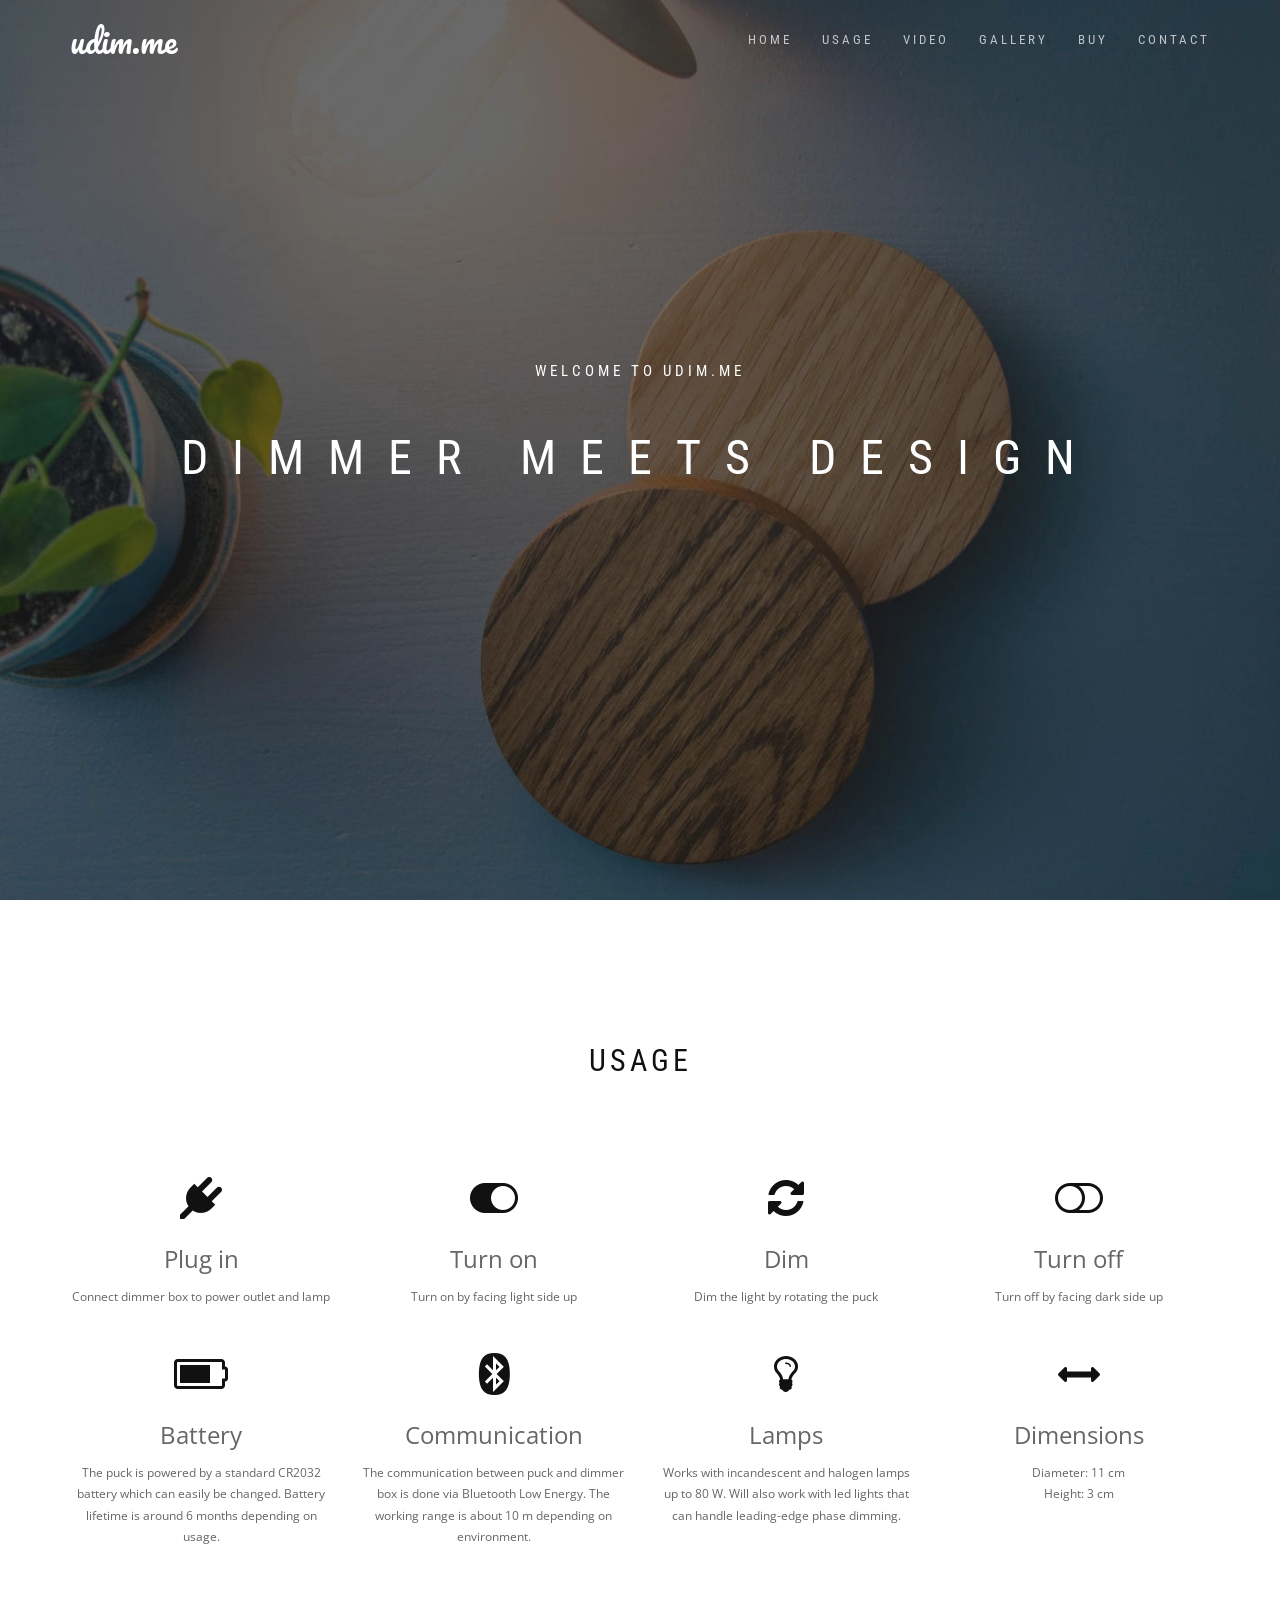
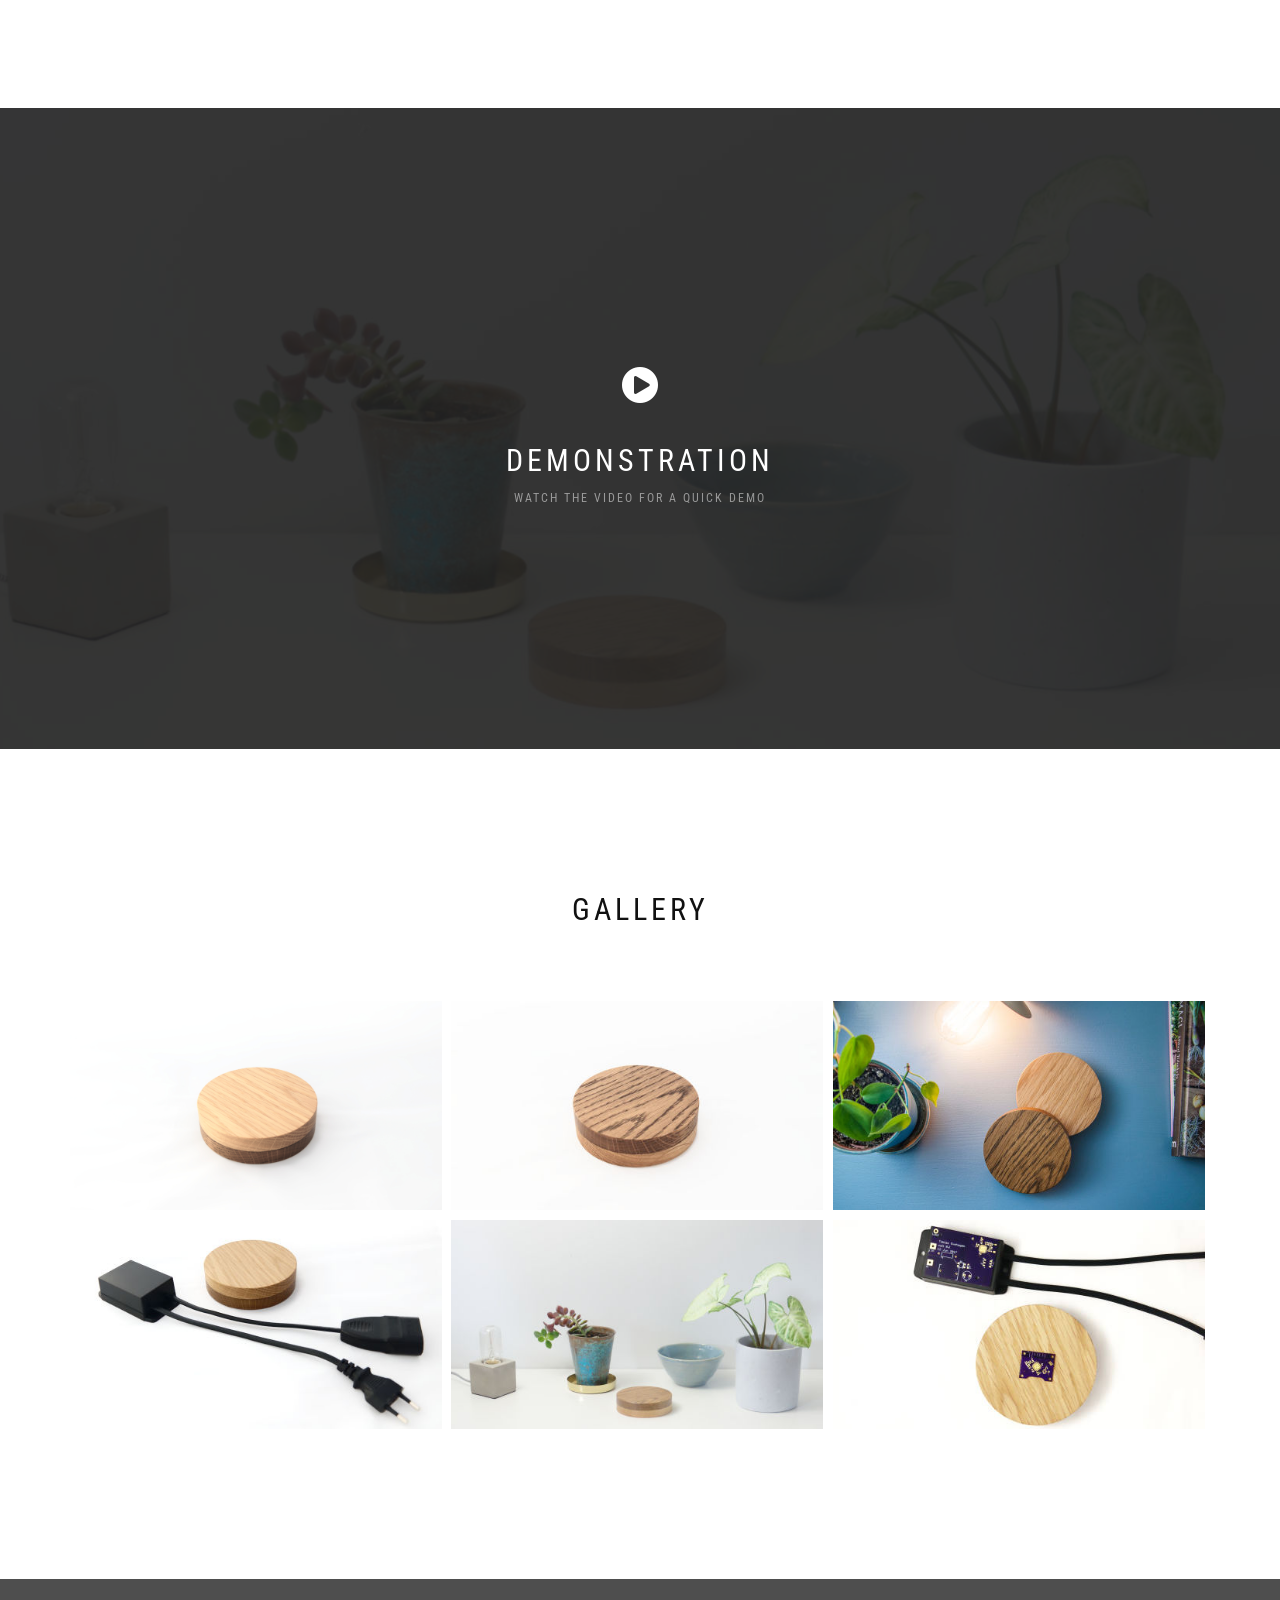
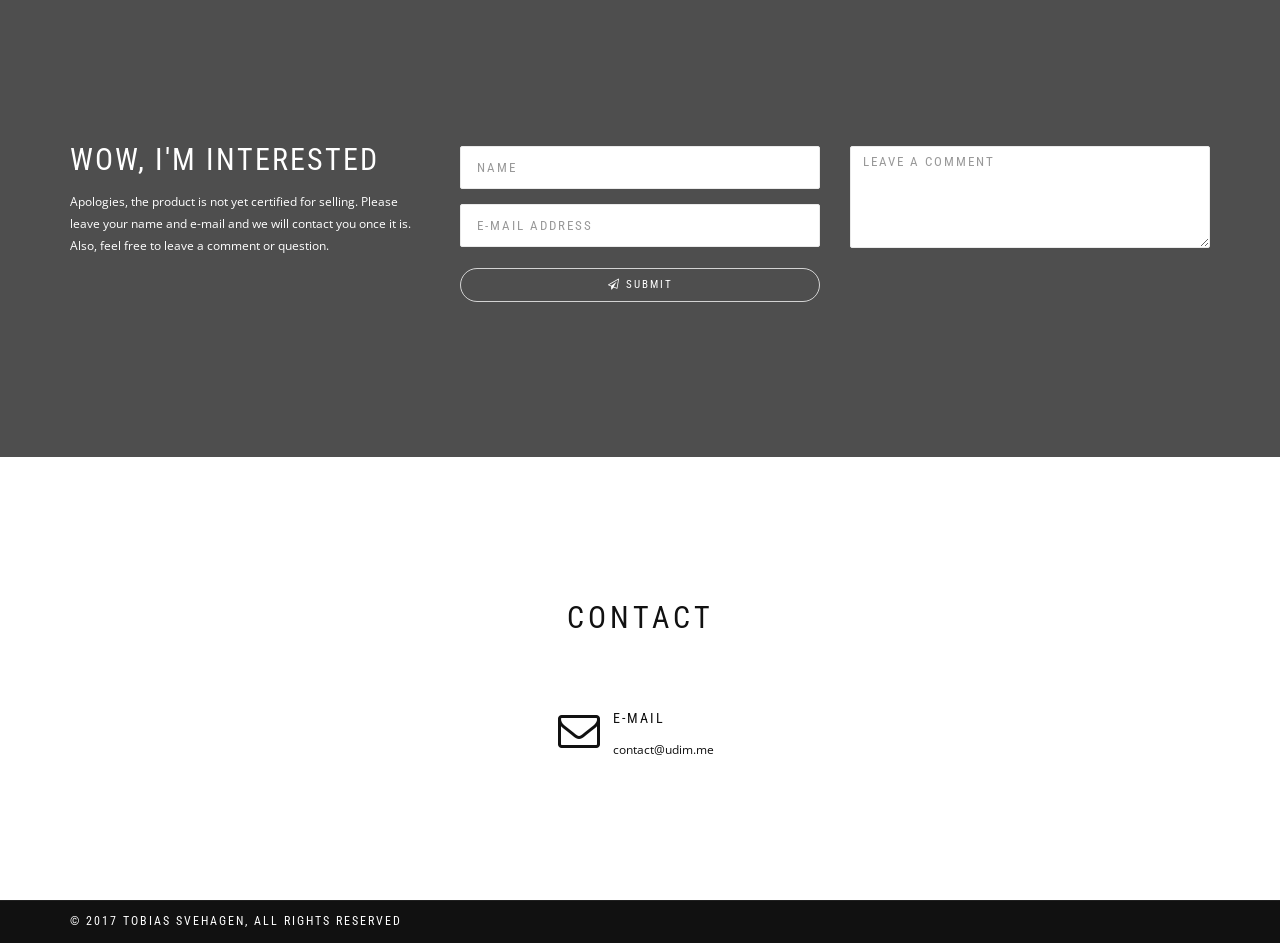
==== src/index.html @ a06f2b6c "Add site" ====
<!DOCTYPE html>
<html lang="en-US" dir="ltr">
  <head>
    <meta charset="utf-8">
    <meta name="viewport" content="width=device-width, initial-scale=1">
    <!--
    Document Title
    =============================================
    -->
    <title>udim.me | dimmer meets design</title>
    <!--
    Stylesheets
    =============================================
    -->
    <link href="lib/bootstrap/dist/css/bootstrap.min.css" rel="stylesheet">
    <link href="https://fonts.googleapis.com/css?family=Roboto+Condensed:400,700" rel="stylesheet">
    <link href="https://fonts.googleapis.com/css?family=Volkhov:400i" rel="stylesheet">
    <link href="https://fonts.googleapis.com/css?family=Open+Sans:300,400,600,700,800" rel="stylesheet">
    <link href="https://fonts.googleapis.com/css?family=Pacifico" rel="stylesheet">
    <link href="lib/animate.css/animate.css" rel="stylesheet">
    <link href="lib/components-font-awesome/css/font-awesome.min.css" rel="stylesheet">
    <link href="lib/magnific-popup/dist/magnific-popup.css" rel="stylesheet">
    <link href="css/style.css" rel="stylesheet">
  </head>
  <body data-spy="scroll" data-target=".onpage-navigation" data-offset="60">
    <main>
      <div class="page-loader">
        <div class="loader">Loading...</div>
      </div>
      <nav class="navbar navbar-custom navbar-fixed-top navbar-transparent" role="navigation">
        <div class="container">
          <div class="navbar-header">
            <button class="navbar-toggle" type="button" data-toggle="collapse" data-target="#custom-collapse"><span class="sr-only">Toggle navigation</span><span class="icon-bar"></span><span class="icon-bar"></span><span class="icon-bar"></span></button><a class="navbar-brand" href="index.html">udim.me</a>
          </div>
          <div class="collapse navbar-collapse" id="custom-collapse">
            <ul class="nav navbar-nav navbar-right">
              <li><a href="#totop">Home</a></li>
              <li><a class="section-scroll" href="#usage">Usage</a>
              <li><a class="section-scroll" href="#video">Video</a>
              <li><a class="section-scroll" href="#gallery">Gallery</a>
              <li><a class="section-scroll" href="#buy">Buy</a>
              <li><a class="section-scroll" href="#contact">Contact</a>
            </ul>
          </div>
        </div>
      </nav>
      <section class="home-section home-full-height bg-dark-60 parallax-bg" id="home" data-background="img/header-bg.jpg">
        <div class="page-caption">
          <div class="caption-content">
            <div class="font-alt mb-30 page-title-size-1">Welcome to udim.me</div>
            <div class="font-alt mb-40 page-title-size-4">Dimmer meets design</div>
          </div>
        </div>
      </section>
      <div class="main">
	<section class="module" id="usage">
	  <div class="container">
	    <div class="row">
              <div class="col-sm-6 col-sm-offset-3">
                <h2 class="module-title font-alt">Usage</h2>
              </div>
	    </div>
	    <div class="row multi-columns-row">
	      <div class="col-sm-6 col-md-3 col-lg-3">
	        <div class="features-item">
		  <div class="features-icon">
		    <i class="fa fa-plug"></i>
		  </div>
		  <h3>Plug in</h3>
		  Connect dimmer box to power outlet and lamp
		</div>
	      </div>
	      <div class="col-sm-6 col-md-3 col-lg-3">
	        <div class="features-item">
		  <div class="features-icon">
		    <i class="fa fa-toggle-on"></i>
		  </div>
		  <h3>Turn on</h3>
		  Turn on by facing light side up
		</div>
	      </div>
	      <div class="col-sm-6 col-md-3 col-lg-3">
	        <div class="features-item">
		  <div class="features-icon">
		    <i class="fa fa-refresh"></i>
		  </div>
		  <h3>Dim</h3>
		  Dim the light by rotating the puck
		</div>
	      </div>
	      <div class="col-sm-6 col-md-3 col-lg-3">
	        <div class="features-item">
		  <div class="features-icon">
		    <i class="fa fa-toggle-off"></i>
		  </div>
		  <h3>Turn off</h3>
		  Turn off by facing dark side up
		</div>
	      </div>
	    </div>
            <div class="row multi-columns-row">
	      <div class="col-sm-6 col-md-3 col-lg-3">
	        <div class="features-item">
		  <div class="features-icon">
		    <i class="fa fa-battery-3"></i>
		  </div>
		  <h3>Battery</h3>
		  The puck is powered by a standard CR2032 battery which can easily be changed. Battery lifetime is around 6 months depending on usage.
		</div>
	      </div>
	      <div class="col-sm-6 col-md-3 col-lg-3">
	        <div class="features-item">
		  <div class="features-icon">
		    <i class="fa fa-bluetooth"></i>
		  </div>
		  <h3>Communication</h3>
		  The communication between puck and dimmer box is done via Bluetooth Low Energy. The working range is about 10 m depending on environment.
		</div>
	      </div>
	      <div class="col-sm-6 col-md-3 col-lg-3">
	        <div class="features-item">
		  <div class="features-icon">
		    <i class="fa fa-lightbulb-o"></i>
		  </div>
		  <h3>Lamps</h3>
		  Works with incandescent and halogen lamps up to 80 W. Will also work with led lights that can handle leading-edge phase dimming.
		</div>
	      </div>
	      <div class="col-sm-6 col-md-3 col-lg-3">
	        <div class="features-item">
		  <div class="features-icon">
		    <i class="fa fa-arrows-h"></i>
		  </div>
		  <h3>Dimensions</h3>
		  Diameter: 11 cm
		  <br>
		  Height: 3 cm
		</div>
	      </div>
	    </div>
	  </div>
	</section>
        <section class="module bg-dark-90 bg-video" id="video" data-background="img/bench-bg.jpg">
          <div class="container">
            <div class="row">
              <div class="col-sm-6 col-sm-offset-3">
                <div class="video-box">
                  <div class="video-box-icon"><a class="video-pop-up" href="https://vimeo.com/226120775"><span class="fa fa-play-circle"></span></a></div>
                  <div class="video-title font-alt">Demonstration</div>
                  <div class="video-subtitle font-alt">Watch the video for a quick demo</div>
                </div>
              </div>
            </div>
          </div>
	</section>
        <section class="module" id="gallery">
          <div class="container">
            <div class="row">
              <div class="col-sm-6 col-sm-offset-3">
                <h2 class="module-title font-alt">Gallery</h2>
              </div>
            </div>
            <ul class="works-grid works-grid-gut works-grid-3 works-hover-d" id="works-grid">
              <li class="work-item gallery-item">
                <a class="gallery" href="img/gallery/puck-light.jpg">
                  <div class="work-image">
                    <img src="img/gallery/puck-light.jpg">
                  </div>
                  <div class="work-caption">
                    <div class="work-descr"><i class="fa fa-search-plus"></i></div>
                  </div>
                </a>
              </li>
              <li class="work-item gallery-item">
                <a class="gallery" href="img/gallery/puck-dark.jpg">
                  <div class="work-image">
                    <img src="img/gallery/puck-dark-sm.jpg">
                  </div>
                  <div class="work-caption">
                    <div class="work-descr"><i class="fa fa-search-plus"></i></div>
                  </div>
                </a>
              </li>
              <li class="work-item gallery-item">
                <a class="gallery" href="img/gallery/blue.jpg">
                  <div class="work-image">
                    <img src="img/gallery/blue-sm.jpg">
                  </div>
                  <div class="work-caption">
                    <div class="work-descr"><i class="fa fa-search-plus"></i></div>
                  </div>
                </a>
              </li>
              <li class="work-item gallery-item">
                <a class="gallery" href="img/gallery/puck-box.jpg">
                  <div class="work-image">
                    <img src="img/gallery/puck-box-sm.jpg">
                  </div>
                  <div class="work-caption">
                    <div class="work-descr"><i class="fa fa-search-plus"></i></div>
                  </div>
                </a>
              </li>
              <li class="work-item gallery-item">
                <a class="gallery" href="img/gallery/bench.jpg">
                  <div class="work-image">
                    <img src="img/gallery/bench-sm.jpg">
                  </div>
                  <div class="work-caption">
                    <div class="work-descr"><i class="fa fa-search-plus"></i></div>
                  </div>
                </a>
              </li>
              <li class="work-item gallery-item">
                <a class="gallery" href="img/gallery/pcb.jpg">
                  <div class="work-image">
                    <img src="img/gallery/pcb-sm.jpg">
                  </div>
                  <div class="work-caption">
                    <div class="work-descr"><i class="fa fa-search-plus"></i></div>
                  </div>
                </a>
              </li>
            </ul>
          </div>
        </section>
        <section class="module bg-dark-60 parallax-bg" id="buy" data-background="img/incandescent-bg.jpg">
          <div class="container">
            <div class="row">
              <div class="col-sm-4">
                <h2 class="font-alt">Wow, I'm interested</h2>
                <p>Apologies, the product is not yet certified for selling. Please leave your name and e-mail and we will contact you once it is. Also, feel free to leave a comment or question.</p>
              </div>
              <div class="col-sm-8">
                <div class="row">
                  <form class="form rqst-form" id="interest-form" role="form" method="post" action="php/contact.php">
                    <div class="col-sm-6 col-xs-12">
		      <div class="form-group">
                        <input class="form-control input-lg" type="text" name="name" placeholder="Name" required="required" data-validation-required-message="Please enter your name." />
		      </div>
		      <div class="form-group">
                        <input class="form-control input-lg" type="text" name="email" placeholder="E-mail address" required="required" data-validation-required-message="Please enter your e-mail." />
		      </div>
                    </div>
                    <div class="form-group col-sm-6 col-xs-12">
                      <textarea class="form-control textarea" rows="6" id="message" name="message" placeholder="Leave a comment"></textarea>
                    </div>
                    <div class="form-group col-sm-6 col-xs-12">
                      <button class="btn btn-border-w btn-circle btn-block" id="interest-form-submit" type="submit"><i class="fa fa-paper-plane-o"></i> Submit</button>
                    </div>
		  </form>
                </div>
                <div id="form-rsp"></div>
              </div>
            </div>
          </div>
        </section>
        <section class="module" id="contact">
          <div class="container">
            <div class="row">
              <div class="col-sm-6 col-sm-offset-3">
                <h2 class="module-title font-alt">Contact</h2>
              </div>
            </div>
            <div class="row">
              <div class="col-lg-2 col-sm-offset-5">
                <div class="alt-features-item mt-0">
                  <div class="alt-features-icon">
                    <i class="fa fa-envelope-o"></i>
                  </div>
                  <h3 class="alt-features-title font-alt">E-Mail</h3>
                  <a href="mailto:contact@udim.me">contact@udim.me</a>
                </div>
              </div>
            </div>
	  </div>
        </section>
        <hr class="divider-d">
        <footer class="footer bg-dark">
          <div class="container">
            <div class="row">
              <div class="col-sm-12">
                <p class="copyright font-alt">&copy; 2017&nbsp;Tobias Svehagen, All Rights Reserved</p>
              </div>
            </div>
          </div>
        </footer>
        <div class="scroll-up"><a href="#totop"><i class="fa fa-angle-double-up"></i></a></div>
      </div>
    </main>
    <!--
    JavaScripts
    =============================================
    -->
    <script src="lib/jquery/dist/jquery.js"></script>
    <script src="lib/bootstrap/dist/js/bootstrap.min.js"></script>
    <script src="lib/wow/dist/wow.js"></script>
    <script src="lib/isotope/dist/isotope.pkgd.js"></script>
    <script src="lib/imagesloaded/imagesloaded.pkgd.js"></script>
    <script src="lib/smoothscroll.js"></script>
    <script src="lib/magnific-popup/dist/jquery.magnific-popup.js"></script>
    <script src="js/plugins.js"></script>
    <script src="js/main.js"></script>
  </body>
</html>
---- src/css/style.css ----
/*--------------------------------------------------------------
	Common
--------------------------------------------------------------*/
html {
  overflow-y: scroll;
  overflow-x: hidden;
  -ms-overflow-style: scrollbar;
}

body {
  background: #fff;
  font: 400 12px/1.8 "Open Sans", sans-serif;
  color: #666;
  -webkit-font-smoothing: antialiased;
}

img {
  max-width: 100%;
  height: auto;
}

iframe {
  border: 0;
}

.align-center {
  text-align: center;
}

.align-left {
  text-align: left !important;
}

.position-relative {
  position: relative;
}

.leftauto {
  right: 0 !important;
  left: auto !important;
}

/* Transition elsements */
a,
.btn {
  transition: all 0.125s ease-in-out 0s;
}

.gallery-caption,
.gallery-image:after,
.gallery-image img,
.work-caption,
.work-image > img,
.work-image:after {
  transition: all 0.3s ease-in-out 0s;
}

/* Reset box-shadow */
.btn,
.well,
.panel,
.progress,
.form-control,
.form-control:hover,
.form-control:focus,
.navbar-custom .dropdown-menu {
  box-shadow: none;
}

/* Reset border-radius */
.well,
.label,
.alert,
.progress,
.form-control,
.modal-content,
.panel-heading,
.panel-group .panel,
.nav-tabs > li > a,
.nav-pills > li > a {
  border-radius: 2px;
}

.et-icons .box1 {
  border: 1px solid #e5e5e5;
  display: block;
  width: 25%;
  float: left;
  padding: 0;
  font-size: 13px;
  margin: -1px 0 0 -1px;
}

.et-icons .box1 > span {
  display: inline-block;
  border-right: 1px solid #e5e5e5;
  min-width: 60px;
  min-height: 60px;
  text-align: center;
  line-height: 60px;
  font-size: 28px;
  margin-right: 5px;
}

.fa-icons > div {
  padding: 0;
  border: 1px solid #e5e5e5;
  margin: -1px 0 0 -1px;
  font-size: 13px;
}

.fa-icons > div > i {
  display: inline-block;
  margin-right: 5px;
  min-width: 40px;
  min-height: 40px;
  border-right: 1px solid #f1f1f1;
  line-height: 40px;
  text-align: center;
  font-size: 14px;
}

.help-block ul {
  list-style: none;
  padding: 0;
  margin: 0;
}

/* Sections */
.navbar-custom + .main {
  margin-top: 50px;
}

.main {
  position: relative;
  background-color: #fff;
  z-index: 1;
}

.module,
.module-small {
  position: relative;
  padding: 140px 0;
  background-repeat: no-repeat;
  background-position: 50% 50%;
  background-size: cover;
}

/* Module header */
.module-small {
  padding: 70px 0;
}

.module-extra-small {
  padding: 25px 0px;
}

.module-medium {
  padding: 75px 0px;
}

/* Sections dividers */
.divider-w {
  border-top: 1px solid #eaeaea;
  margin: 0;
}

.divider-d {
  border-top: 1px solid #202020;
  margin: 0;
}

/* Dark background */
.bg-dark,
.bg-dark-30,
.bg-dark-60,
.bg-dark-90,
.bg-dark .module-title,
.bg-dark-30 .module-title,
.bg-dark-60 .module-title,
.bg-dark-90 .module-title,
.bg-dark .module-subtitle,
.bg-dark-30 .module-subtitle,
.bg-dark-60 .module-subtitle,
.bg-dark-90 .module-subtitle,
.bg-dark .alt-module-subtitle h5,
.bg-dark-30 .alt-module-subtitle h5,
.bg-dark-60 .alt-module-subtitle h5,
.bg-dark-90 .alt-module-subtitle h5 {
  color: #fff;
}

.bg-dark {
  background: #111;
}

.bg-video {
  background-position: center bottom;
  padding: 200px 0;
}

.bg-dark-30:before {
  position: absolute;
  background: rgba(2, 2, 2, 0.4);
  content: " ";
  height: 100%;
  width: 100%;
  left: 0;
  top: 0;
}

.bg-dark-60:before {
  position: absolute;
  background: rgba(34, 34, 34, 0.8);
  content: " ";
  height: 100%;
  width: 100%;
  left: 0;
  top: 0;
}

.bg-dark-90:before {
  position: absolute;
  background: rgba(34, 34, 34, 0.9);
  content: " ";
  height: 100%;
  width: 100%;
  left: 0;
  top: 0;
}

.bg-light {
  background: #f6f6f6;
}

.parallax-bg {
  background-attachment: fixed;
  background-size: cover;
}

/* Vertical margin, padding */
.p-0 {
  padding: 0 !important;
}

.pt-0 {
  padding-top: 0 !important;
}

.pt-10 {
  padding-top: 10px !important;
}

.pt-20 {
  padding-top: 20px !important;
}

.pt-30 {
  padding-top: 30px !important;
}

.pt-40 {
  padding-top: 40px !important;
}

.pt-50 {
  padding-top: 50px !important;
}

.pt-140 {
  padding-top: 140px !important;
}

.pb-0 {
  padding-bottom: 0 !important;
}

.pb-10 {
  padding-bottom: 10px !important;
}

.pb-20 {
  padding-bottom: 20px !important;
}

.pb-30 {
  padding-bottom: 30px !important;
}

.pb-40 {
  padding-bottom: 40px !important;
}

.pb-50 {
  padding-bottom: 50px !important;
}

.pb-140 {
  padding-bottom: 140px !important;
}

.m-0 {
  margin: 0 !important;
}

.mt-0 {
  margin-top: 0 !important;
}

.mt-10 {
  margin-top: 10px !important;
}

.mt-20 {
  margin-top: 20px !important;
}

.mt-30 {
  margin-top: 30px !important;
}

.mt-40 {
  margin-top: 40px !important;
}

.mt-50 {
  margin-top: 50px !important;
}

.mt-60 {
  margin-top: 60px !important;
}

.mt-70 {
  margin-top: 70px !important;
}

.mt-80 {
  margin-top: 80px !important;
}

.mb-0 {
  margin-bottom: 0 !important;
}

.mb-10 {
  margin-bottom: 10px !important;
}

.mb-20 {
  margin-bottom: 20px !important;
}

.mb-30 {
  margin-bottom: 30px !important;
}

.mb-40 {
  margin-bottom: 40px !important;
}

.mb-50 {
  margin-bottom: 50px !important;
}

.mb-60 {
  margin-bottom: 60px !important;
}

.mb-70 {
  margin-bottom: 70px !important;
}

.mb-80 {
  margin-bottom: 80px !important;
}

@media only screen and (max-width: 991px) {
  .mt-sm-0 {
    margin-top: 0 !important;
  }
  .mt-sm-10 {
    margin-top: 10px !important;
  }
  .mt-sm-20 {
    margin-top: 20px !important;
  }
  .mt-sm-30 {
    margin-top: 30px !important;
  }
  .mt-sm-40 {
    margin-top: 40px !important;
  }
  .mt-sm-50 {
    margin-top: 50px !important;
  }
  .mt-sm-60 {
    margin-top: 60px !important;
  }
  .mt-sm-70 {
    margin-top: 70px !important;
  }
  .mt-sm-80 {
    margin-top: 80px !important;
  }
  .mb-sm-0 {
    margin-bottom: 0 !important;
  }
  .mb-sm-10 {
    margin-bottom: 10px !important;
  }
  .mb-sm-20 {
    margin-bottom: 20px !important;
  }
  .mb-sm-30 {
    margin-bottom: 30px !important;
  }
  .mb-sm-40 {
    margin-bottom: 40px !important;
  }
  .mb-sm-50 {
    margin-bottom: 50px !important;
  }
  .mb-sm-60 {
    margin-bottom: 60px !important;
  }
  .mb-sm-70 {
    margin-bottom: 70px !important;
  }
  .mb-sm-80 {
    margin-bottom: 80px !important;
  }
}

@media only screen and (max-width: 767px) {
  .mt-xs-0 {
    margin-top: 0 !important;
  }
  .mt-xs-10 {
    margin-top: 10px !important;
  }
  .mt-xs-20 {
    margin-top: 20px !important;
  }
  .mt-xs-30 {
    margin-top: 30px !important;
  }
  .mt-xs-40 {
    margin-top: 40px !important;
  }
  .mt-xs-50 {
    margin-top: 50px !important;
  }
  .mt-xs-60 {
    margin-top: 60px !important;
  }
  .mt-xs-70 {
    margin-top: 70px !important;
  }
  .mt-xs-80 {
    margin-top: 80px !important;
  }
  .mb-xs-0 {
    margin-bottom: 0 !important;
  }
  .mb-xs-10 {
    margin-bottom: 10px !important;
  }
  .mb-xs-20 {
    margin-bottom: 20px !important;
  }
  .mb-xs-30 {
    margin-bottom: 30px !important;
  }
  .mb-xs-40 {
    margin-bottom: 40px !important;
  }
  .mb-xs-50 {
    margin-bottom: 50px !important;
  }
  .mb-xs-60 {
    margin-bottom: 60px !important;
  }
  .mb-xs-70 {
    margin-bottom: 70px !important;
  }
  .mb-xs-80 {
    margin-bottom: 80px !important;
  }
}

/* Scroll to top */
.scroll-up {
  position: fixed;
  display: none;
  bottom: 7px;
  right: 7px;
  z-index: 999;
}

.scroll-up a {
  background: #fff;
  display: block;
  height: 28px;
  width: 28px;
  text-align: center;
  line-height: 28px;
  font-size: 14px;
  color: #000;
  opacity: 0.6;
  border-radius: 2px;
}

.scroll-up a:hover,
.scroll-up a:active {
  opacity: 1;
  color: #000;
}

/* Video */
.video-controls-box {
  position: absolute !important;
  bottom: 40px;
  left: 0;
  width: 100%;
  z-index: 1;
}

.video-controls-box a {
  display: inline-block;
  color: #fff;
  margin: 0 5px 0 0;
}

/* Alert */
.alert i {
  margin-right: 5px;
}

/*--------------------------------------------------------------
	Buttons
--------------------------------------------------------------*/
.btn {
  border-radius: 0;
  font-family: "Roboto Condensed", sans-serif;
  text-transform: uppercase;
  letter-spacing: 2px;
  font-size: 11px;
  padding: 8px 37px;
}

.btn.active.focus,
.btn.active:focus,
.btn.focus,
.btn:active.focus,
.btn:active:focus,
.btn:focus {
  outline: 0;
}

.btn.btn-round {
  border-radius: 2px;
}

.btn.btn-circle {
  border-radius: 30px;
}

.btn.btn-w {
  background: rgba(255, 255, 255, 0.8);
  color: #111;
}

.btn.btn-w:hover,
.btn.btn-w:focus {
  background: white;
  color: #111;
}

.btn.btn-g {
  background: #e5e5e5;
  color: #111;
}

.btn.btn-g:hover,
.btn.btn-g:focus {
  background: #d8d8d8;
  color: #111;
}

.btn.btn-border-w {
  background: transparent;
  border: 1px solid rgba(255, 255, 255, 0.75);
  color: #fff;
}

.btn.btn-border-w:hover,
.btn.btn-border-w:focus {
  background: #fff;
  border-color: transparent;
  color: #111;
}

.btn.btn-d {
  background: rgba(17, 17, 17, 0.8);
  color: #fff;
}

.btn.btn-d:hover,
.btn.btn-d:focus {
  background: #111111;
}

.btn.btn-b {
  background: #111111;
  color: #fff;
}

.btn.btn-b:hover,
.btn.btn-b:focus {
  background: rgba(17, 17, 17, 0.8);
}

.btn-border-d {
  background: transparent;
  border: 1px solid #111111;
  color: #111;
}

.btn.btn-border-d:hover,
.btn.btn-border-d:focus {
  background: #111111;
  color: #fff;
}

.btn.btn-font-w {
  background: rgba(255, 255, 255, 0.8);
  color: #fff;
}

.btn.btn-font-w:hover {
  background: #fff;
  color: #111;
}

/* Buttons size */
.btn.btn-lg {
  padding: 12px 45px;
  font-size: 13px;
}

.btn.btn-sm {
  padding: 6px 25px;
  font-size: 10px;
  letter-spacing: 1px;
}

.btn.btn-xs {
  padding: 4px 19px;
  font-size: 10px;
  letter-spacing: 0;
}

.btn-list .btn {
  margin: 5px 0;
}

/*--------------------------------------------------------------
	Forms
--------------------------------------------------------------*/
/* Selection */
::-moz-selection {
  background: #000;
  color: #fff;
}

::-webkit-selection {
  background: #000;
  color: #fff;
}

::selection {
  background: #000;
  color: #fff;
}

/* Forms common style */
.form-control {
  font-family: "Roboto Condensed", sans-serif;
  text-transform: uppercase;
  letter-spacing: 2px;
  font-size: 11px;
  height: 33px;
  border: 1px solid #EAEAEA;
  border-radius: 2px;
  transition: all 0.4s ease-in-out 0s;
}

.form-control:focus {
  border-color: #CACACA;
}

/* Forms size */
.input-lg,
.form-horizontal .form-group-lg .form-control {
  height: 43px;
  font-size: 13px;
}

textarea.form-control {
  height: 102px;
  font-size: 13px;
}

.input-sm, .form-horizontal .form-group-sm .form-control {
  height: 29px;
  font-size: 10px;
}

.rqst-form {
  margin-top: 27px;
}

.rqst-form .btn {
  margin-top: 5px;
}

/*--------------------------------------------------------------
	Typography
--------------------------------------------------------------*/
a {
  color: #111;

}

a:hover, a:focus {
  text-decoration: none;
  color: #aaa;
  outline: 0;
}

.bg-dark a {
  color: #aaa;
}

.bg-dark a:hover, .bg-dark a:focus {
  color: #fff;
}

h1, h2, h3, h4, h5, h6 {
  line-height: 1.4;
  font-weight: 400;
}

p, ol, ul {
  margin: 0 0 20px;
}

.font-alt {
  font-family: "Roboto Condensed", sans-serif;
  text-transform: uppercase;
  letter-spacing: 2px;
}

.font-serif {
  font-family: Volkhov, "Times New Roman", sans-serif;
  font-style: italic;
}

.large-text {
  font-size: 24px !important;
}

.rotate {
  text-shadow: none !important;
}

.module-title {
  position: relative;
  letter-spacing: 4px;
  text-align: center;
  font-weight: 400;
  font-size: 30px;
  color: #111;
  margin: 0 0 70px;
}

.module-subtitle {
  text-align: center;
  font-size: 16px;
  color: #111;
  margin-bottom: 70px;
}

.module-icon {
  text-align: center;
  font-size: 32px;
  margin-bottom: 20px;
}

.module-title + .module-subtitle {
  margin-top: -35px;
}

/* Caption */

.page-caption {
  position: relative;
  display: table;
  height: 100%;
  width: 100%;
  margin: 0 auto;
}

.caption-content {
  display: table-cell;
  vertical-align: middle;
  text-align: center;
}

/*--------------------------------------------------------------
	Preloader
--------------------------------------------------------------*/
.page-loader {
  position: fixed;
  background: #000;
  bottom: 0;
  right: 0;
  left: 0;
  top: 0;
  z-index: 9998;
}

.loader {
  position: absolute;
  border-left: 2px solid #ffffff;
  border-top: 2px solid rgba(255, 255, 255, 0.2);
  border-right: 2px solid rgba(255, 255, 255, 0.2);
  border-bottom: 2px solid rgba(255, 255, 255, 0.2);
  height: 46px;
  width: 46px;
  left: 50%;
  top: 50%;
  margin: -23px 0 0 -23px;
  text-indent: -9999em;
  font-size: 10px;
  z-index: 9999;
  -webkit-animation: load 0.8s infinite linear;
  -moz-animation: load 0.8s infinite linear;
  ms-animation: load 0.8s infinite linear;
  o-animation: load 0.8s infinite linear;
  animation: load 0.8s infinite linear;
}

.loader,
.loader:after {
  border-radius: 50%;
  width: 46px;
  height: 46px;
}

@-webkit-keyframes load {
  0% {
    -webkit-transform: rotate(0deg);
    transform: rotate(0deg);
  }
  100% {
    -webkit-transform: rotate(360deg);
    transform: rotate(360deg);
  }
}

@keyframes load {
  0% {
    -webkit-transform: rotate(0deg);
    transform: rotate(0deg);
  }
  100% {
    -webkit-transform: rotate(360deg);
    transform: rotate(360deg);
  }
}

/*--------------------------------------------------------------
	Navbar
--------------------------------------------------------------*/
.navbar-custom {
  background-color: rgba(10, 10, 10, 0.9);
  border: 0;
  border-radius: 0;
  z-index: 1000;
  font-family: "Roboto Condensed", sans-serif;
  text-transform: uppercase;
  letter-spacing: 3px;
  font-size: 13px;
  transition: background, padding 0.4s ease-in-out 0s;
}

.navbar a {
  transition: color 0.125s ease-in-out 0s;
}

.navbar-custom .dropdown-menu {
  background: rgba(26, 26, 26, 0.9);
  border-radius: 0;
  border: 0;
  padding: 0;
  box-shadow: none;
}

.navbar-custom .navbar-brand {
  font-family: 'Pacifico', cursive;
  text-transform: none;
  letter-spacing: 0px;
  font-weight: 400;
  font-size: 32px;
  color: #fff;
}

.navbar-custom .nav li > a {
  position: relative;
  color: rgba(255, 255, 255, 0.7);
}

.navbar-custom .dropdown-menu > li > a {
  border-bottom: 1px solid rgba(73, 71, 71, 0.15) !important;
  padding: 11px 15px;
  letter-spacing: 2px;
  color: #999;
}

.navbar-custom .dropdown-menu .dropdown-menu {
  border-left: 1px solid rgba(73, 71, 71, 0.15);
  left: 100%;
  right: auto;
  top: 0;
  margin-top: 0;
}

.navbar-custom .dropdown-menu.left-side .dropdown-menu {
  border: 0;
  border-right: 1px solid rgba(73, 71, 71, 0.15);
  right: 100%;
  left: auto;
}

.navbar-custom .nav > li > a:focus,
.navbar-custom .nav > li > a:hover,
.navbar-custom .nav .open > a,
.navbar-custom .nav .open > a:focus,
.navbar-custom .nav .open > a:hover,
.navbar-custom .dropdown-menu > li > a:focus,
.navbar-custom .dropdown-menu > li > a:hover {
  background: none;
  color: #fff;
}

.navbar-custom .navbar-toggle .icon-bar {
  background: #fff;
}

.dropdown-menu {
  min-width: 180px;
  font-size: 11px;
}

/*--------------------------------------------------------------
	Header
--------------------------------------------------------------*/
.home-section {
  position: relative;
  background-color: #fff;
  background-repeat: no-repeat;
  background-position: center center;
  width: 100%;
  z-index: 0;
  background-size: cover;
}

.home-section:before {
  background: rgba(45, 45, 45, 0.45);
}

.page-title-size-1 {
  letter-spacing: 4px;
  font-size: 15px;
}

.page-title-size-2 {
  line-height: 1.3;
  letter-spacing: 3px;
  font-size: 18px;
  opacity: .8;
}

.page-title-size-3 {
  letter-spacing: 16px;
  font-size: 46px;
}

.page-title-size-4 {
  letter-spacing: 24px;
  font-weight: 400;
  font-size: 48px;
}

/*--------------------------------------------------------------
	Footer
--------------------------------------------------------------*/
.footer {
  padding: 10px 0;
}

.footer .copyright {
  margin: 0;
}

/*--------------------------------------------------------------
	Services & Features
--------------------------------------------------------------*/
.features-item {
  margin: 20px 0;
  text-align: center;
}

.features-icon,
.alt-features-icon {
  line-height: 1.2;
  font-size: 42px;
  color: #111;
}

.features-title,
.alt-features-title {
  text-transform: uppercase;
  letter-spacing: 2px;
  font-weight: 400;
  font-size: 14px;
  color: #111;
  margin: 16px 0 15px;
}

.alt-features-item {
  position: relative;
  padding-left: 55px;
  margin: 65px 0 0 0;
}

.alt-features-icon {
  position: absolute;
  height: 40px;
  width: 40px;
  left: 0;
  top: 0;
  text-align: center;
  line-height: 40px;
  font-size: 42px;
}

.alt-features-title {
  font-size: 14px;
  margin: 0 0 10px;
}

/*--------------------------------------------------------------
	Video Box
--------------------------------------------------------------*/
.video-box {
  text-align: center;
  padding: 40px 0;
}

.video-box-icon > a > i,
.video-box-icon > a > span {
  line-height: 1.8;
  font-size: 42px;
  color: #fff;
}

.video-title {
  letter-spacing: 4px;
  font-size: 30px;
  margin: 10px 0 0;
}

.video-subtitle {
  color: rgba(255, 255, 255, 0.5);
}

/*--------------------------------------------------------------
	Portfolio
--------------------------------------------------------------*/
/* Portfolio grid */
.works-grid {
  list-style: none;
  padding: 0;
  margin: 0;
}

.works-grid.works-grid-gut {
  margin: 0 0 0 -10px;
}

.works-grid.works-grid-gut .work-item {
  padding: 0 0 10px 10px;
}

.work-item {
  width: 50%;
  float: left;
  margin: 0;
}

.works-grid-3 .work-item {
  width: 33.3333%;
}

.container .works-grid-3 .work-item {
  width: 33.2%;
}

.works-grid-4 .work-item {
  width: 25%;
}

.works-grid-5 .work-item {
  width: 20%;
}

.work-item > a {
  position: relative;
  display: block;
  overflow: hidden;
}

.work-image {
  position: relative;
  overflow: hidden;
}

.work-image img {
  display: block;
  overflow: hidden;
  width: 100%;
}

.work-image:after {
  position: absolute;
  display: block;
  content: "";
  height: 100%;
  width: 100%;
  top: 0;
  left: 0;
}

.work-caption {
  position: absolute;
  width: 100%;
  opacity: 0;
  bottom: 100%;
  left: 0;
  z-index: 2;
  text-align: center;
  font-size: 28px;
  color: #fff;
  padding: 20px;
}

.work-title {
  font-size: 14px;
  color: #fff;
  margin: 0 0 6px;
}

.work-descr {
  font-size: 42px;
  color: #aaa;
}

.work-item:hover .work-image:after {
  background: rgba(0, 0, 0, 0.6);
}

.work-item:hover .work-image > img {
  -webkit-transform: scale(1.1) rotate(2deg);
  -ms-transform: scale(1.1) rotate(2deg);
  transform: scale(1.1) rotate(2deg);
}

.work-item:hover .work-caption {
  bottom: 50%;
  opacity: 1;
  z-index: 3;
  -webkit-transform: translateY(50%);
  -ms-transform: translateY(50%);
  transform: translateY(50%);
}

/* Work item white background*/
.works-grid.works-hover-w .work-title {
  color: #111;
}

.works-grid.works-hover-w .work-item:hover .work-image:after {
  background: rgba(255, 255, 255, 0.8);
}

/* Work item gradien background*/
.works-grid.works-hover-g .work-image:after {
  opacity: 0;
}

.works-grid.works-hover-g .work-descr {
  color: #fff;
}

.works-grid.works-hover-g .work-item:hover .work-image:after {
  background: #6fe29e;
  background: linear-gradient(135deg, rgba(111, 226, 158, 0.8) 0%, rgba(91, 218, 209, 0.8) 100%);
  filter: progid:DXImageTransform.Microsoft.gradient( startColorstr='#6fe29e', endColorstr='#5bdad1',GradientType=1 );
  opacity: 1;
}

.sliding-portfolio .work-item {
  width: 100%;
}

/*--------------------------------------------------------------
	Gallery
--------------------------------------------------------------*/
.gallery-item {
  position: relative;
  text-align: center;
/*  margin: 0 0 20px;*/
  margin: 0;
}

.gallery-image {
  position: relative;
  overflow: hidden;
}

.gallery-image a.gallery {
  position: relative;
  display: block;
}

.gallery-image img {
  display: block;
  overflow: hidden;
  width: 100%;
}

.gallery-image:after {
  position: absolute;
  background: transparent;
  content: " ";
  display: block;
  height: 100%;
  width: 100%;
  top: 0;
  left: 0;
  z-index: 1;
}

.gallery-caption {
  position: absolute;
  width: 100%;
  opacity: 0;
  bottom: 100%;
  left: 0;
  z-index: 2;
  text-align: center;
  font-size: 28px;
  color: #fff;
  padding: 20px;
}

.gallery-icon {
  background: rgba(255, 255, 255, 0.2);
  border-radius: 50%;
  height: 50px;
  width: 50px;
  font-size: 24px;
  margin: 0 auto;
}

.gallery-icon i,
.gallery-icon span {
  line-height: 50px;
}

/* Gallery hover */
.gallery-item:hover .gallery-image:after {
  background: rgba(0, 0, 0, 0.6);
}

.gallery-item:hover .gallery-caption {
  opacity: 1;
  bottom: 50%;
  -webkit-transform: translateY(50%);
  -ms-transform: translateY(50%);
  transform: translateY(50%);
}

/*--------------------------------------------------------------
	Widgets
--------------------------------------------------------------*/
/* Progress bars */
.progress {
  overflow: visible;
  height: 4px;
}

.progress-bar {
  position: relative;
}

.progress-bar.pb-dark {
  background: #111;
}

.progress-bar span {
  position: absolute;
  display: block;
  right: -0px;
  top: -24px;
  opacity: 0;
  line-height: 12px;
  font-size: 12px;
  color: #111;
  padding: 4px 0px;
}

.progress-bar span:after {
  display: inline-block;
  content: "%";
}

/*--------------------------------------------------------------
	Responsive Styles - Media Queries
--------------------------------------------------------------*/
@media (min-width: 768px) {
  .navbar-transparent {
    background: transparent;
    padding-bottom: 15px;
    padding-top: 15px;
  }
  .navbar-custom .dropdown-menu {
    position: absolute;
    display: block;
    visibility: hidden;
    opacity: 0;
  }
  .navbar-custom .open > .dropdown-menu {
    visibility: visible;
    opacity: 1;
  }
  .navbar-custom .dropdown-menu .dropdown-toggle:after {
    position: absolute;
    display: block;
    right: 9px;
    top: 50%;
    margin-top: -6px;
    font: normal normal normal 14px/1 FontAwesome;
    font-size: 9px;
    content: "\f105";
    text-rendering: auto;
    -webkit-font-smoothing: antialiased;
    -moz-osx-font-smoothing: grayscale;
  }
  .navbar-right .dropdown-menu {
    right: auto;
    left: 0;
  }
  /* Comments */
  .comment .comment {
    margin-left: 75px;
  }
}

@media (max-width: 1200px) {
  /* Features */
  .alt-features-item {
    margin: 20px 0 0;
  }
}

@media (max-width: 1050px) {
  /* Navbar */
  .navbar-custom {
    letter-spacing: 1px;
  }
}

@media (max-width: 991px) {
  /* Navbar */
  .navbar-custom {
    letter-spacing: 0;
  }
  /* Headers */
  .page-title-size-3 {
    letter-spacing: 8px;
    font-size: 36px;
  }
  .page-title-size-4 {
    letter-spacing: 12px;
    font-size: 38px;
  }
  .work-item,
  .works-grid-3 .work-item,
  .container .works-grid-3 .work-item,
  .works-grid-4 .work-item,
  .works-grid-5 .work-item {
    width: 50%;
  }
  /* Half-image */
  .side-image {
    position: relative;
    height: 300px;
  }
}

@media (max-width: 767px) {
  /* Navbar */
  .navbar-custom .navbar-nav {
    letter-spacing: 3px;
    margin-top: 1px;
    margin-bottom: 0;
  }
  .navbar-custom li > a:hover {
    background: rgba(255, 255, 255, 0.1) !important;
  }
  .navbar-custom .navbar-nav .open .dropdown-menu .dropdown-header,
  .navbar-custom .navbar-nav .open .dropdown-menu > li > a {
    padding: 10px 25px;
  }
  .navbar-custom .navbar-nav .open .dropdown-menu .dropdown-menu .dropdown-header,
  .navbar-custom .navbar-nav .open .dropdown-menu .dropdown-menu > li > a {
    padding: 10px 35px;
  }
  .navbar-custom li a,
  .navbar-custom .dropdown-search {
    border-bottom: 1px solid rgba(73, 71, 71, 0.15) !important;
  }
  .navbar-custom .dropdown-toggle:after,
  .navbar-custom .dropdown-menu .dropdown-toggle:after {
    right: 7px;
    content: "\f107";
  }
  .navbar-custom .nav > .open > .dropdown-toggle:after,
  .navbar-custom .dropdown-menu .dropdown.open .dropdown-toggle:after {
    right: 7px;
    content: "\f106";
  }
  /* Headers */
  .page-title-size-1 {
    letter-spacing: 2px;
    font-size: 14px;
  }
  .page-title-size-2 {
    line-height: 1.3;
    letter-spacing: 2px;
    font-size: 16px;
    opacity: .8;
  }
  .page-title-size-3 {
    letter-spacing: 4px;
    font-size: 26px;
  }
  .page-title-size-4 {
    letter-spacing: 6px;
    font-size: 28px;
  }
  /* Features */
  .features-item {
    margin: 0 0 30px;
  }
  .alt-features-item {
    padding-left: 0;
    margin: 0 0 30px;
    text-align: center;
  }
  .alt-features-icon {
    position: static;
    width: auto;
    margin: 0 auto 8px;
  }
  /* Sidebar */
  .sidebar {
    margin-top: 50px;
  }
  .widget {
    margin-bottom: 60px;
  }
  .post.mb-0 {
    margin-bottom: 40px !important;
  }
  .footer {
    text-align: center;
  }
  .copyright,
  .footer-social-links {
    text-align: center;
    margin: 10px 0;
  }
  /* Half-image */
  .side-image-text {
    padding-left: 15px;
    padding-right: 15px;
  }
  .align-center-sm {
    text-align: center;
  }
  .align-left-sm {
    text-align: left;
  }
}

@media only screen and (max-width: 480px) {
  .work-item,
  .works-grid-3 .work-item,
  .works-grid-4 .work-item,
  .works-grid-5 .work-item {
    width: 100%;
  }
}
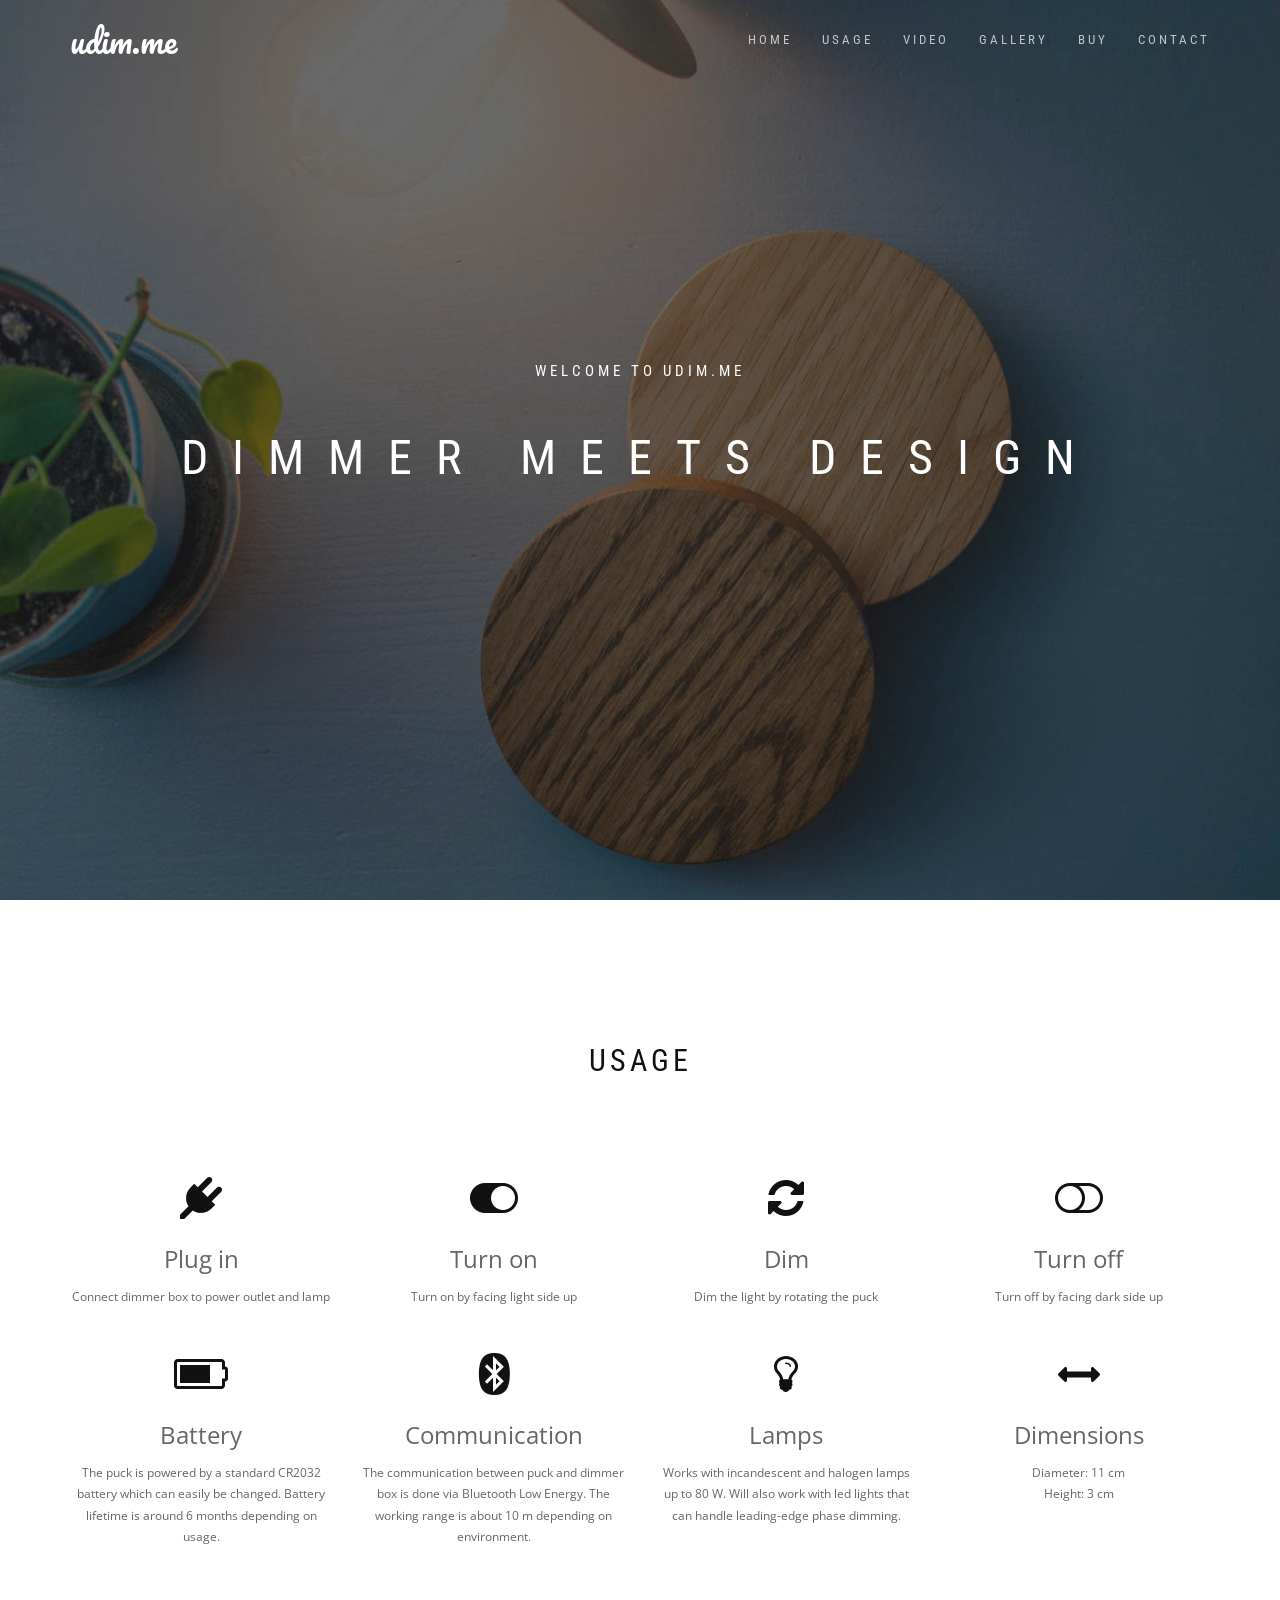
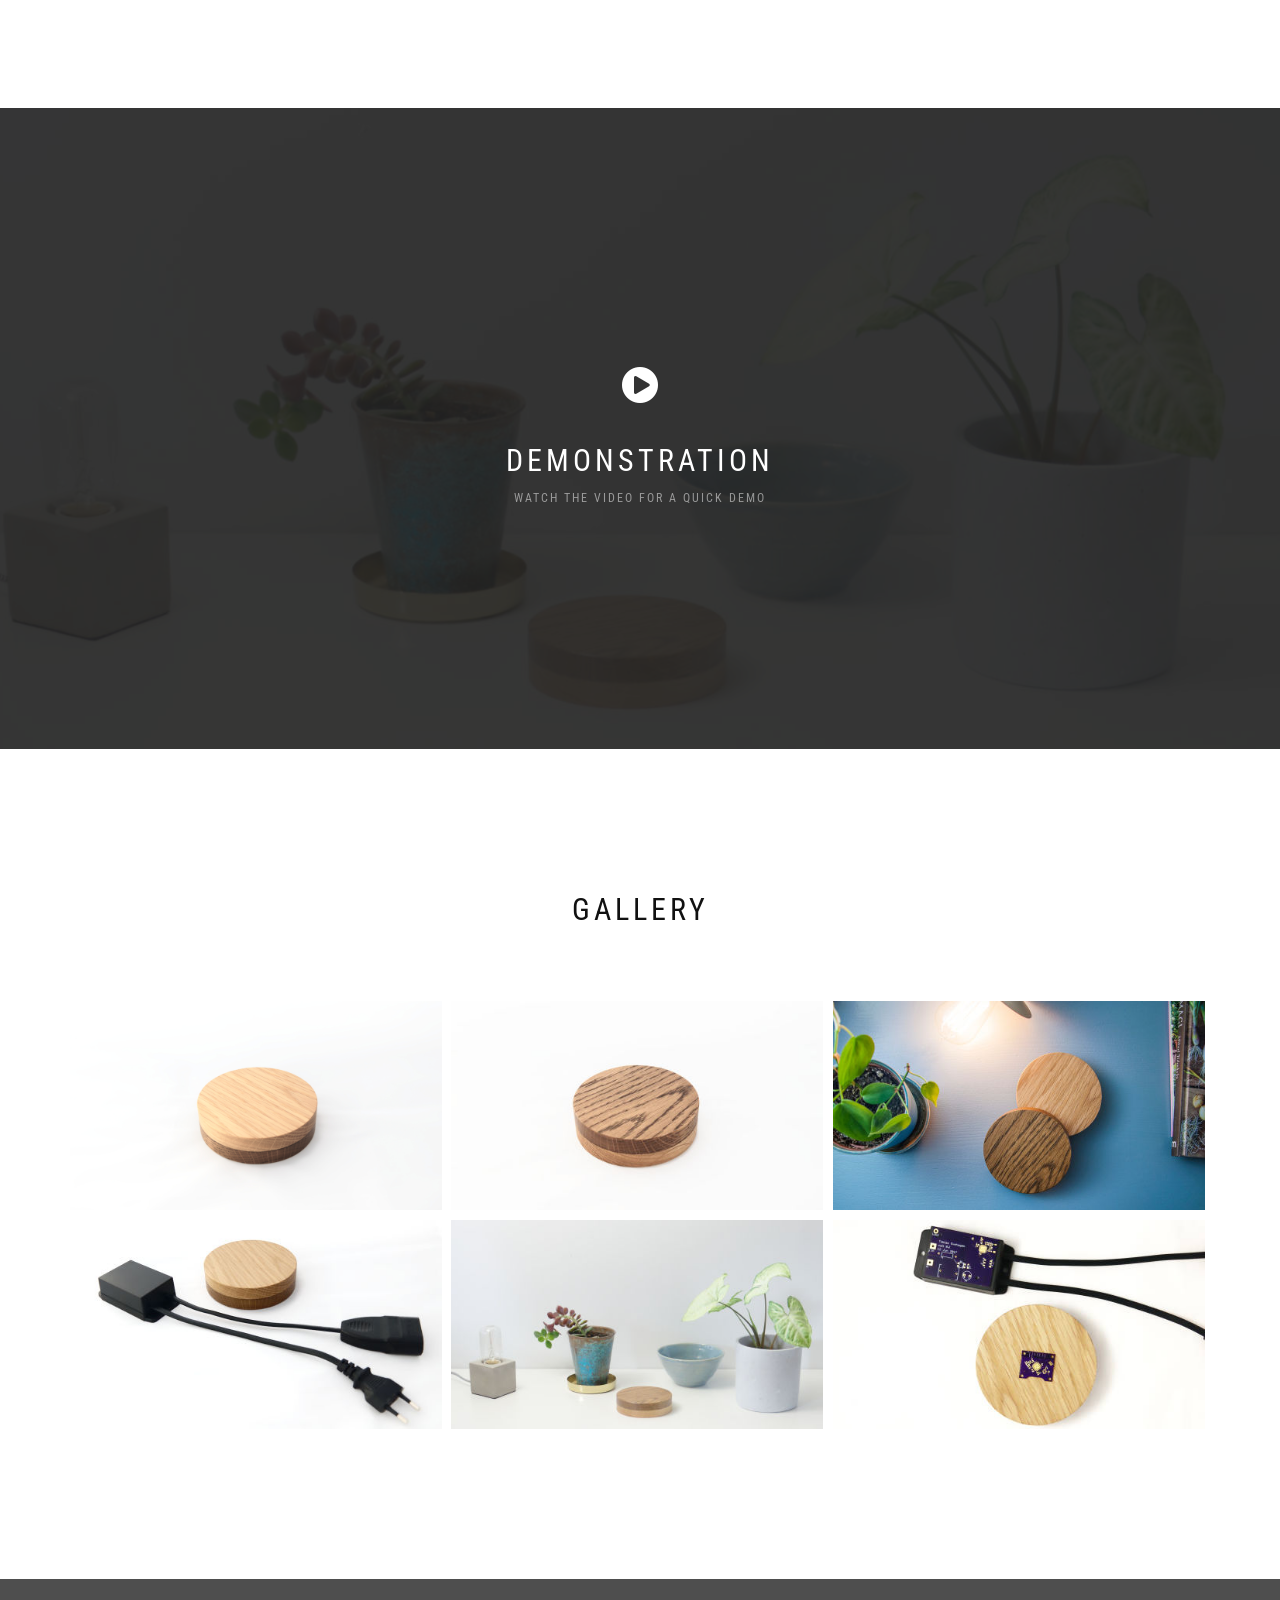
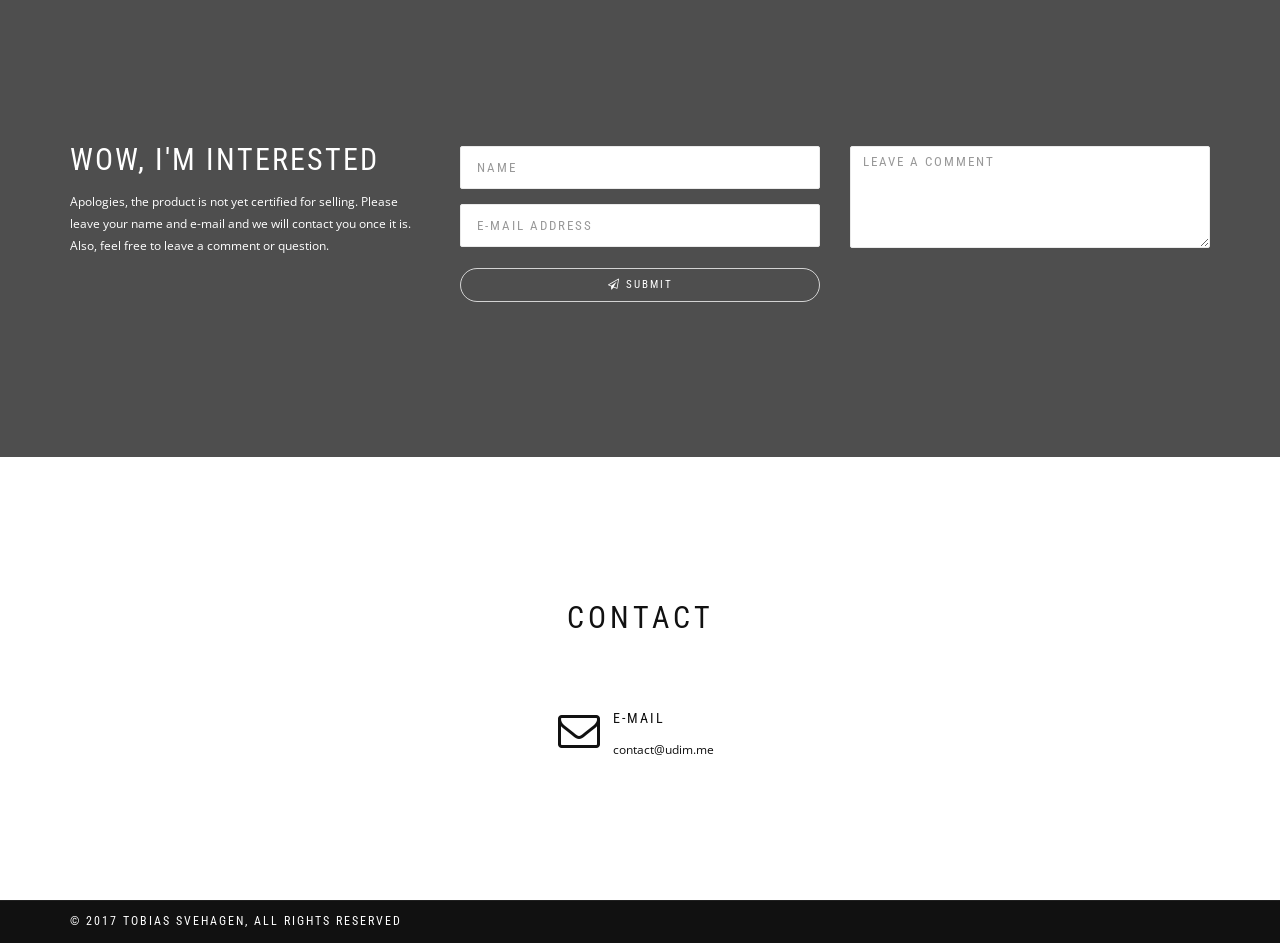
==== commit b1f0237e: "Add Google Analytics" ====
--- a/src/index.html
+++ b/src/index.html
@@ -1,6 +1,16 @@
 <!DOCTYPE html>
 <html lang="en-US" dir="ltr">
   <head>
+    <!-- Global site tag (gtag.js) - Google Analytics -->
+    <script async src="https://www.googletagmanager.com/gtag/js?id=UA-110169901-1"></script>
+    <script>
+      window.dataLayer = window.dataLayer || [];
+      function gtag(){dataLayer.push(arguments);}
+      gtag('js', new Date());
+
+      gtag('config', 'UA-110169901-1');
+    </script>
+
     <meta charset="utf-8">
     <meta name="viewport" content="width=device-width, initial-scale=1">
     <!--
